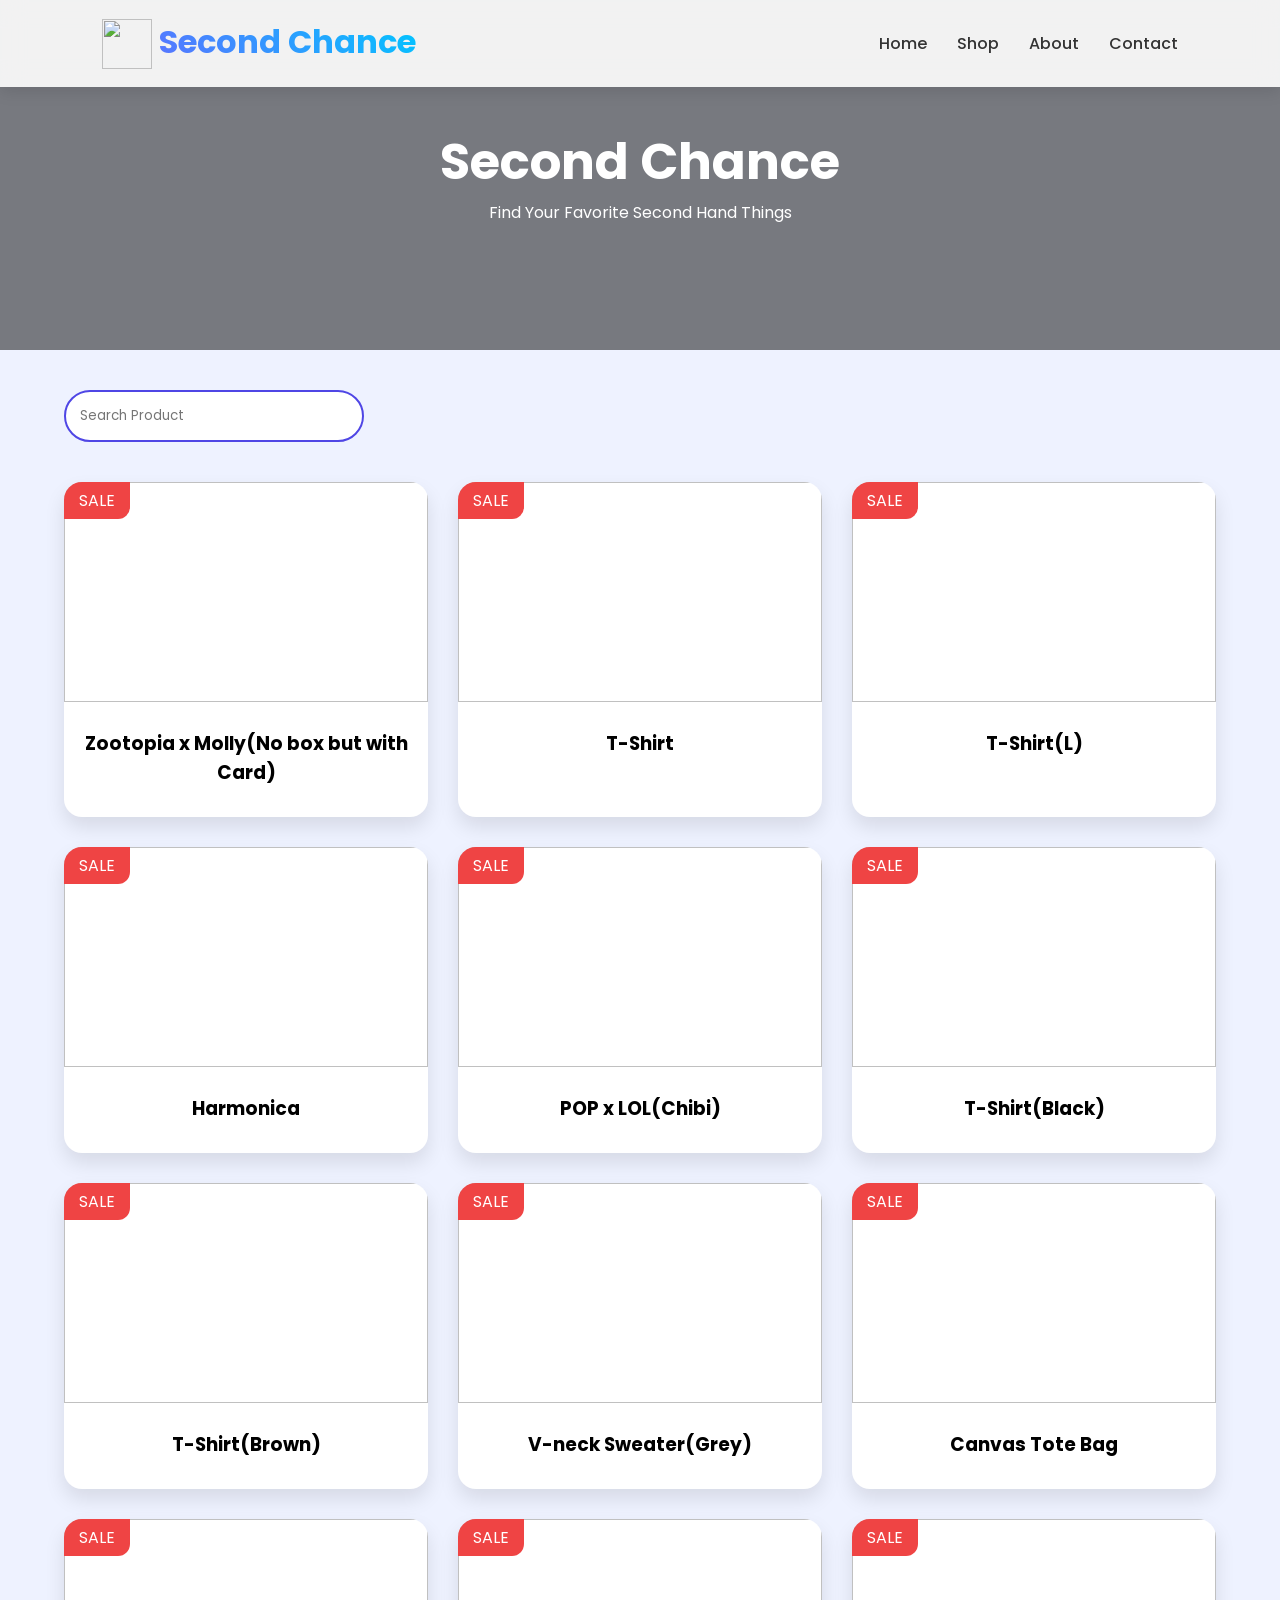
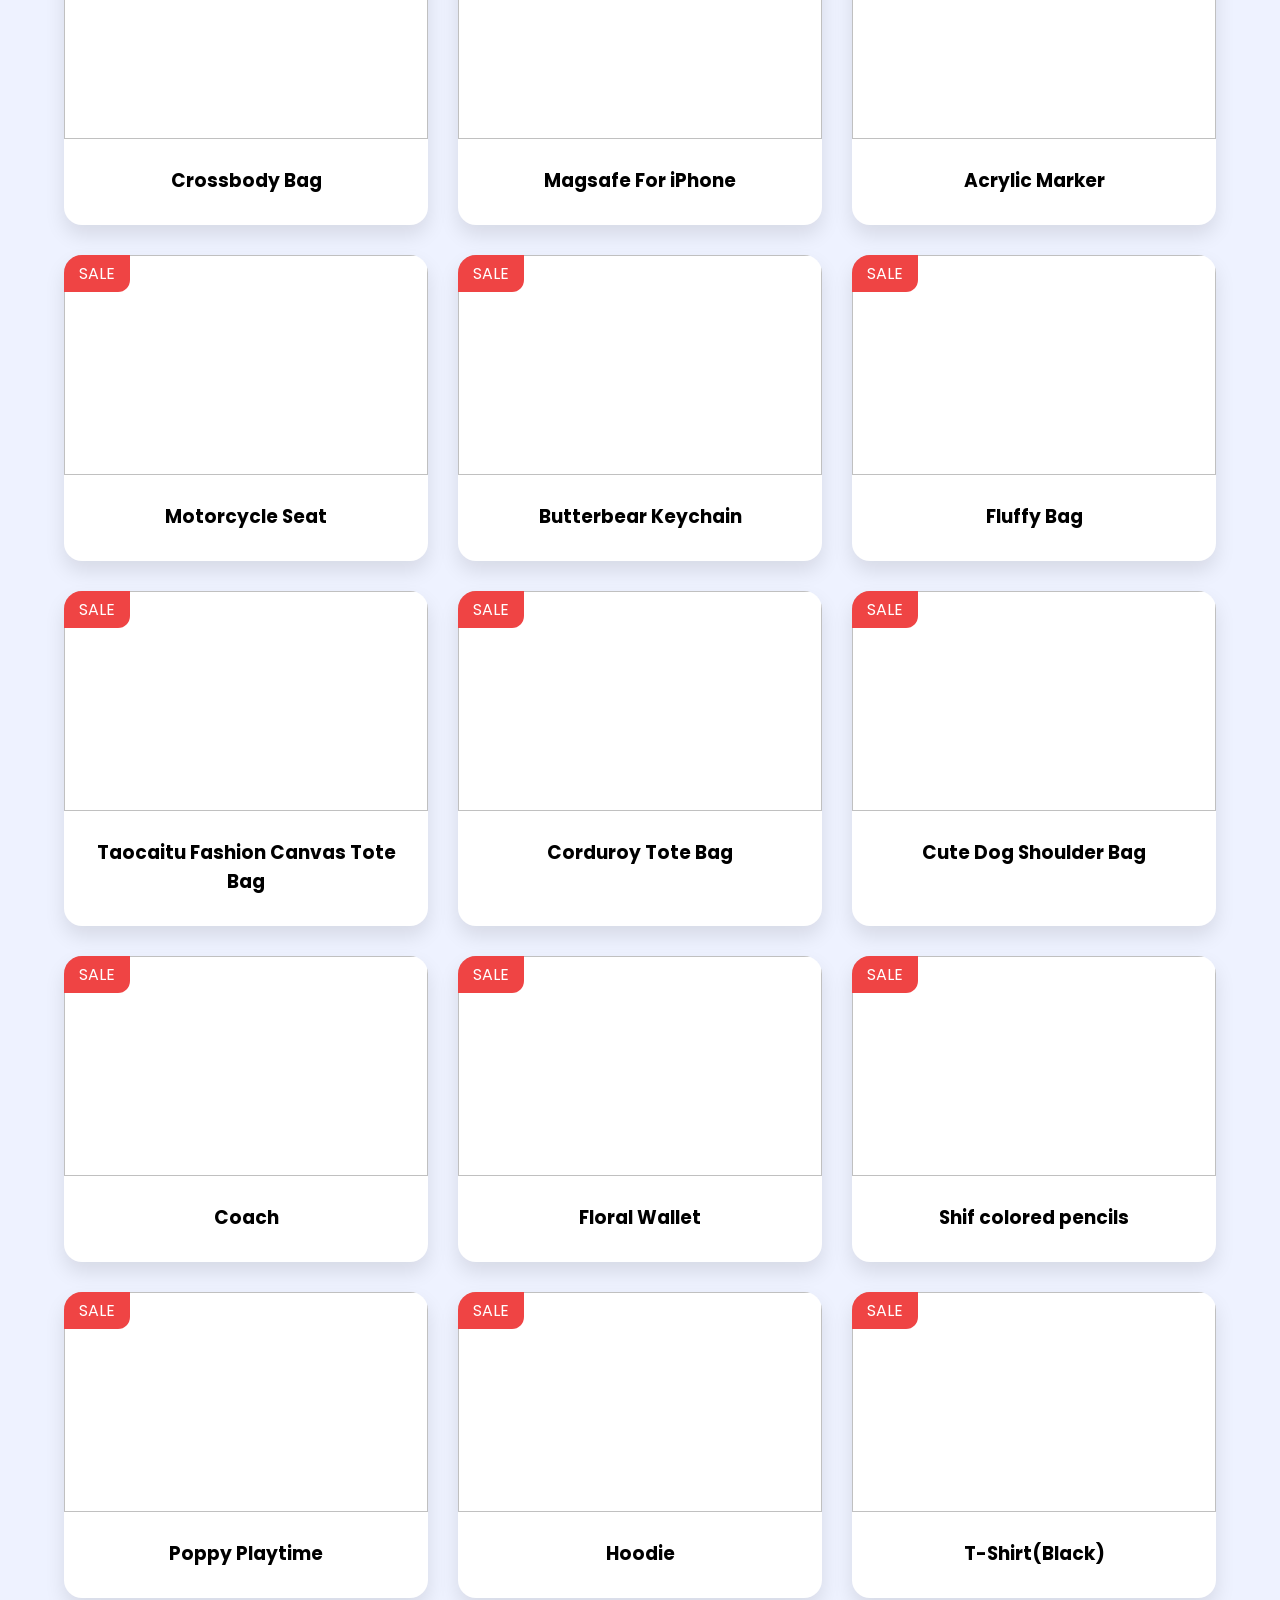
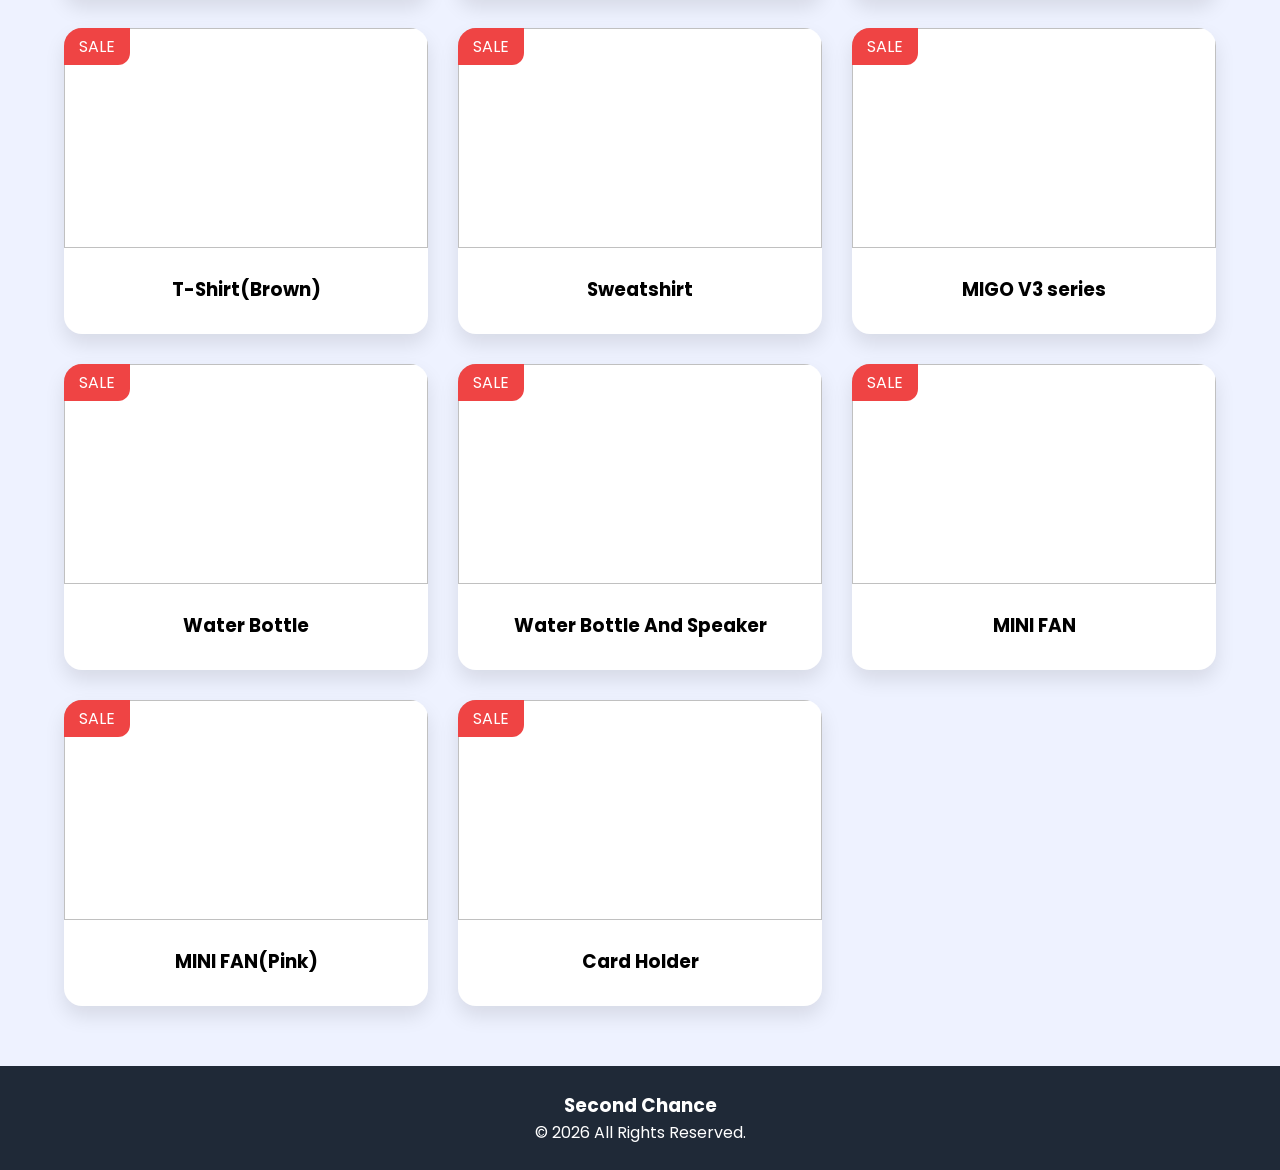
==== SecondHandShop/about.html @ c89f1b78 "Add about.html for Second Hand Shop" ====
<!DOCTYPE html>
<html lang="en">
<head>
<meta charset="UTF-8">
<meta name="viewport" content="width=device-width, initial-scale=1.0">
<title>Shop | Second Hand </title>

<link href="https://fonts.googleapis.com/css2?family=Poppins:wght@300;400;500;600;700&display=swap" rel="stylesheet">

<style>

*{
margin:0;
padding:0;
box-sizing:border-box;
font-family:'Poppins',sans-serif;
}

body{
background:#eef2ff;
}

nav{
background:linear-gradient(135deg,#4F46E5,#06B6D4);
padding:18px 8%;
display:flex;
justify-content:space-between;
align-items:center;
}

.logo{
font-size:30px;
font-weight:bold;
color:white;
}

/* Navigation */

nav{
    width:100%;
    position:fixed;
    top:0;
    left:0;
    display:flex;
    justify-content:space-between;
    align-items:center;
    padding:18px 8%;
    background:rgba(255,255,255,.9);
    backdrop-filter:blur(12px);
    box-shadow:0 5px 15px rgba(0,0,0,.1);
    z-index:1000;
}

.logo{
    font-size:32px;
    font-weight:700;
    background:linear-gradient(45deg,#6C63FF,#00C6FF);
    -webkit-background-clip:text;
    -webkit-text-fill-color:transparent;
}

nav ul{
    display:flex;
    list-style:none;
}

nav ul li{
    margin-left:30px;
}

nav ul li a{
    text-decoration:none;
    color:#333;
    font-weight:500;
    transition:.3s;
}

nav ul li a:hover{
    color:#6C63FF;
}


.banner{
height:350px;
background:linear-gradient(rgba(0,0,0,.5),rgba(0,0,0,.5)),
url("secondhand2.jpg");
background-size:cover;
background-position:center 45%;
display:flex;
justify-content:center;
align-items:center;
color:white;
text-align:center;
}

.banner h1{
font-size:50px;
}

.filter{
width:90%;
margin:40px auto;
display:flex;
justify-content:space-between;
flex-wrap:wrap;
gap:20px;
}

.filter input{
padding:14px;
width:300px;
border:2px solid #4F46E5;
border-radius:30px;
outline:none;
}

.filter select{
padding:14px;
border-radius:30px;
border:2px solid #4F46E5;
}

.products{
width:90%;
margin:auto;
display:grid;
grid-template-columns:repeat(auto-fit,minmax(280px,1fr));
gap:30px;
padding-bottom:60px;
}

.card{
background:white;
border-radius:18px;
overflow:hidden;
box-shadow:0 10px 20px rgba(0,0,0,.1);
transition:.4s;
}

.card:hover{
transform:translateY(-10px);
}

.card img{
width:100%;
height:220px;
object-fit:cover;
}

.info{
padding:20px;
text-align:center;
}

.info h3{
margin-bottom:10px;
}

.price{
color:#4F46E5;
font-size:24px;
font-weight:bold;
margin:10px 0;
}

button{
padding:12px 25px;
background:#4F46E5;
color:white;
border:none;
border-radius:30px;
cursor:pointer;
}

button:hover{
background:#312E81;
}

.sale{
position:absolute;
background:#EF4444;
color:white;
padding:6px 15px;
border-radius:0 0 12px 0;
}

.card{
position:relative;
}

.cart{
position:fixed;
bottom:30px;
right:30px;
background:#4F46E5;
color:white;
padding:15px 20px;
border-radius:50px;
font-weight:bold;
box-shadow:0 10px 20px rgba(0,0,0,.2);
}

footer{
background:#1F2937;
color:white;
text-align:center;
padding:25px;
}

</style>

</head>

<body>

<nav>

<div class="logo">
<img src="logo1.jpg" width="50px" height="50px" style="vertical-align: middle; margin: right: 10px;">
Second Chance</div>

<ul>

<li><a href="index.html">Home</a></li>
<li><a href="shop.html">Shop</a></li>
<li><a href="about.html">About</a></li>
<li><a href="contact.html">Contact</a></li>

</ul>

</nav>

<section class="banner">

<div>

<h1>Second Chance</h1>

<p>Find Your Favorite Second Hand Things</p>

</div>

</section>

<div class="filter">

<input type="text" id="search" placeholder="Search Product">

<!--<select>
<option>All Categories</option>
<option>Clothes</option>
<option>Toy</option>
<option>Accessories</option>
<option>Gaming</option>
</select>-->

</div>

<section class="products">

<div class="card">
<div class="sale">SALE</div>
<img src="Secondhandthing/Secondhandthing1.jpg">
<div class="info">
<h3>Zootopia x Molly(No box but with Card)</h3>

<!--<button onclick="addCart(
'Galaxy S25',
899,
'https://images.unsplash.com/photo-1511707171634-5f897ff02aa9?auto=format&fit=crop&w=700&q=80'
)">
Add to Cart
</button>-->
</div>
</div>

<div class="card">
<div class="sale">SALE</div>
<img src="Secondhandthing/Secondhandthing2.jpg">
<div class="info">
<h3>T-Shirt</h3>

<!--<button onclick="addCart(
'Gaming Laptop',
1399,
'https://images.unsplash.com/photo-1517336714739-489689fd1ca8?auto=format&fit=crop&w=700&q=80'
)">
Add to Cart
</button>-->
</div>
</div>

<div class="card">
<div class="sale">SALE</div>
<img src="Secondhandthing/Secondhandthing3.jpg">
<div class="info">
<h3>T-Shirt(L)</h3>
<!--<p class="price">฿?</p>-->
<!--<button onclick="addCart(
'Headset',
899,
'https://images.unsplash.com/photo-1505740420928-5e560c06d30e?auto=format&fit=crop&w=700&q=80>'
)">
Add to Cart
</button>-->
</div>
</div>

<div class="card">
<div class="sale">SALE</div>
<img src="Secondhandthing/Secondhandthing4.jpg">
<div class="info">
<h3>Harmonica</h3>
<!--<button onclick="addCart(
'Smart Watch',
899,
'https://images.unsplash.com/photo-1546868871-7041f2a55e12?auto=format&fit=crop&w=700&q=80'
)">
Add to Cart
</button>-->
</div>
</div>

<div class="card">
<div class="sale">SALE</div>
<img src="Secondhandthing/Secondhandthing5.jpg">
<div class="info">
<h3>POP x LOL(Chibi)</h3>

<!--<button onclick="addCart(
'Gaming Mouse',
899,
'https://images.unsplash.com/photo-1583394838336-acd977736f90?auto=format&fit=crop&w=700&q=80'
)">
Add to Cart
</button>-->
</div>
</div>

<div class="card">
<div class="sale">SALE</div>
<img src="Secondhandthing/Secondhandthing6.jpg">
<div class="info">
<h3>T-Shirt(Black)</h3>

<!--<button onclick="addCart(
'RGB Keyboard',
899,
'https://images.unsplash.com/photo-1587829741301-dc798b83add3?auto=format&fit=crop&w=700&q=80'
)">
Add to Cart
</button>-->
</div>
</div>

<div class="card">
<div class="sale">SALE</div>
<img src="Secondhandthing/Secondhandthing7.jpg">
<div class="info">
<h3>T-Shirt(Brown)</h3>

</div>
</div>

<div class="card">
<div class="sale">SALE</div>
<img src="Secondhandthing/Secondhandthing8.jpg">
<div class="info">
<h3>V-neck Sweater(Grey)</h3>
</div>
</div>

<div class="card">
<div class="sale">SALE</div>
<img src="Secondhandthing/Secondhandthing9.jpg">
<div class="info">
<h3>Canvas Tote Bag</h3>

</div>
</div>

<div class="card">
<div class="sale">SALE</div>
<img src="Secondhandthing/Secondhandthing10.jpg">
<div class="info">
<h3>Crossbody Bag</h3>

</div>
</div>

<div class="card">
<div class="sale">SALE</div>
<img src="Secondhandthing/Secondhandthing11.jpg">
<div class="info">
<h3>Magsafe For iPhone</h3>

</div>
</div>

<div class="card">
<div class="sale">SALE</div>
<img src="Secondhandthing/Secondhandthing12.jpg">
<div class="info">
<h3>Acrylic Marker</h3>
</div>
</div>

<div class="card">
<div class="sale">SALE</div>
<img src="Secondhandthing/Secondhandthing13.jpg">
<div class="info">
<h3>Motorcycle Seat</h3>

</div>
</div>

<div class="card">
<div class="sale">SALE</div>
<img src="Secondhandthing/Secondhandthing14.jpg">
<div class="info">
<h3>Butterbear Keychain</h3>

</div>
</div>

<div class="card">
<div class="sale">SALE</div>
<img src="Secondhandthing/Secondhandthing15.jpg">
<div class="info">
<h3>Fluffy Bag</h3>

</div>
</div>

<div class="card">
<div class="sale">SALE</div>
<img src="Secondhandthing/Secondhandthing16.jpg">
<div class="info">
<h3>Taocaitu Fashion Canvas Tote Bag</h3>
</div>
</div>

<div class="card">
<div class="sale">SALE</div>
<img src="Secondhandthing/Secondhandthing17.jpg">
<div class="info">
<h3>Corduroy Tote Bag</h3>

</div>
</div>

<div class="card">
<div class="sale">SALE</div>
<img src="Secondhandthing/Secondhandthing18.jpg">
<div class="info">
<h3>Cute Dog Shoulder Bag</h3>

</div>
</div>

<div class="card">
<div class="sale">SALE</div>
<img src="Secondhandthing/Secondhandthing19.jpg">
<div class="info">
<h3>Coach</h3>

</div>
</div>


<div class="card">
<div class="sale">SALE</div>
<img src="Secondhandthing/Secondhandthing20.jpg">
<div class="info">
<h3>Floral Wallet</h3>

</div>
</div>

<div class="card">
<div class="sale">SALE</div>
<img src="Secondhandthing/Secondhandthing21.jpg">
<div class="info">
<h3>Shif colored pencils</h3>

</div>
</div>

<div class="card">
<div class="sale">SALE</div>
<img src="Secondhandthing/Secondhandthing22.jpg">
<div class="info">
<h3>Poppy Playtime</h3>

</div>
</div>

<div class="card">
<div class="sale">SALE</div>
<img src="Secondhandthing/Secondhandthing23.jpg">
<div class="info">
<h3>Hoodie</h3>

</div>
</div>

<div class="card">
<div class="sale">SALE</div>
<img src="Secondhandthing/Secondhandthing24.jpg">
<div class="info">
<h3>T-Shirt(Black)</h3>

</div>
</div>

<div class="card">
<div class="sale">SALE</div>
<img src="Secondhandthing/Secondhandthing25.jpg">
<div class="info">
<h3>T-Shirt(Brown)</h3>

</div>
</div>

<div class="card">
<div class="sale">SALE</div>
<img src="Secondhandthing/Secondhandthing26.jpg">
<div class="info">
<h3>Sweatshirt</h3>

</div>
</div>

<div class="card">
<div class="sale">SALE</div>
<img src="Secondhandthing/Secondhandthing27.jpg">
<div class="info">
<h3>MIGO V3 series</h3>

</div>
</div>

<div class="card">
<div class="sale">SALE</div>
<img src="Secondhandthing/Secondhandthing28.jpg">
<div class="info">
<h3>Water Bottle</h3>

</div>
</div>

<div class="card">
<div class="sale">SALE</div>
<img src="Secondhandthing/Secondhandthing29.jpg">
<div class="info">
<h3>Water Bottle And Speaker</h3>

</div>
</div>

<div class="card">
<div class="sale">SALE</div>
<img src="Secondhandthing/Secondhandthing30.jpg">
<div class="info">
<h3>MINI FAN</h3>

</div>
</div>

<div class="card">
<div class="sale">SALE</div>
<img src="Secondhandthing/Secondhandthing31.jpg">
<div class="info">
<h3>MINI FAN(Pink)</h3>

</div>
</div>

<div class="card">
<div class="sale">SALE</div>
<img src="Secondhandthing/Secondhandthing32.jpg">
<div class="info">
<h3>Card Holder</h3>

</div>
</div>

</section>

<!--<div class="cart" onclick="window.location.href='cart.html'">
🛒 <span id="count">0</span>
</div>-->

<footer>

<h3>Second Chance</h3>

<p>© 2026 All Rights Reserved.</p>

</footer>
<script src="script.js"></script>


</body>
</html>
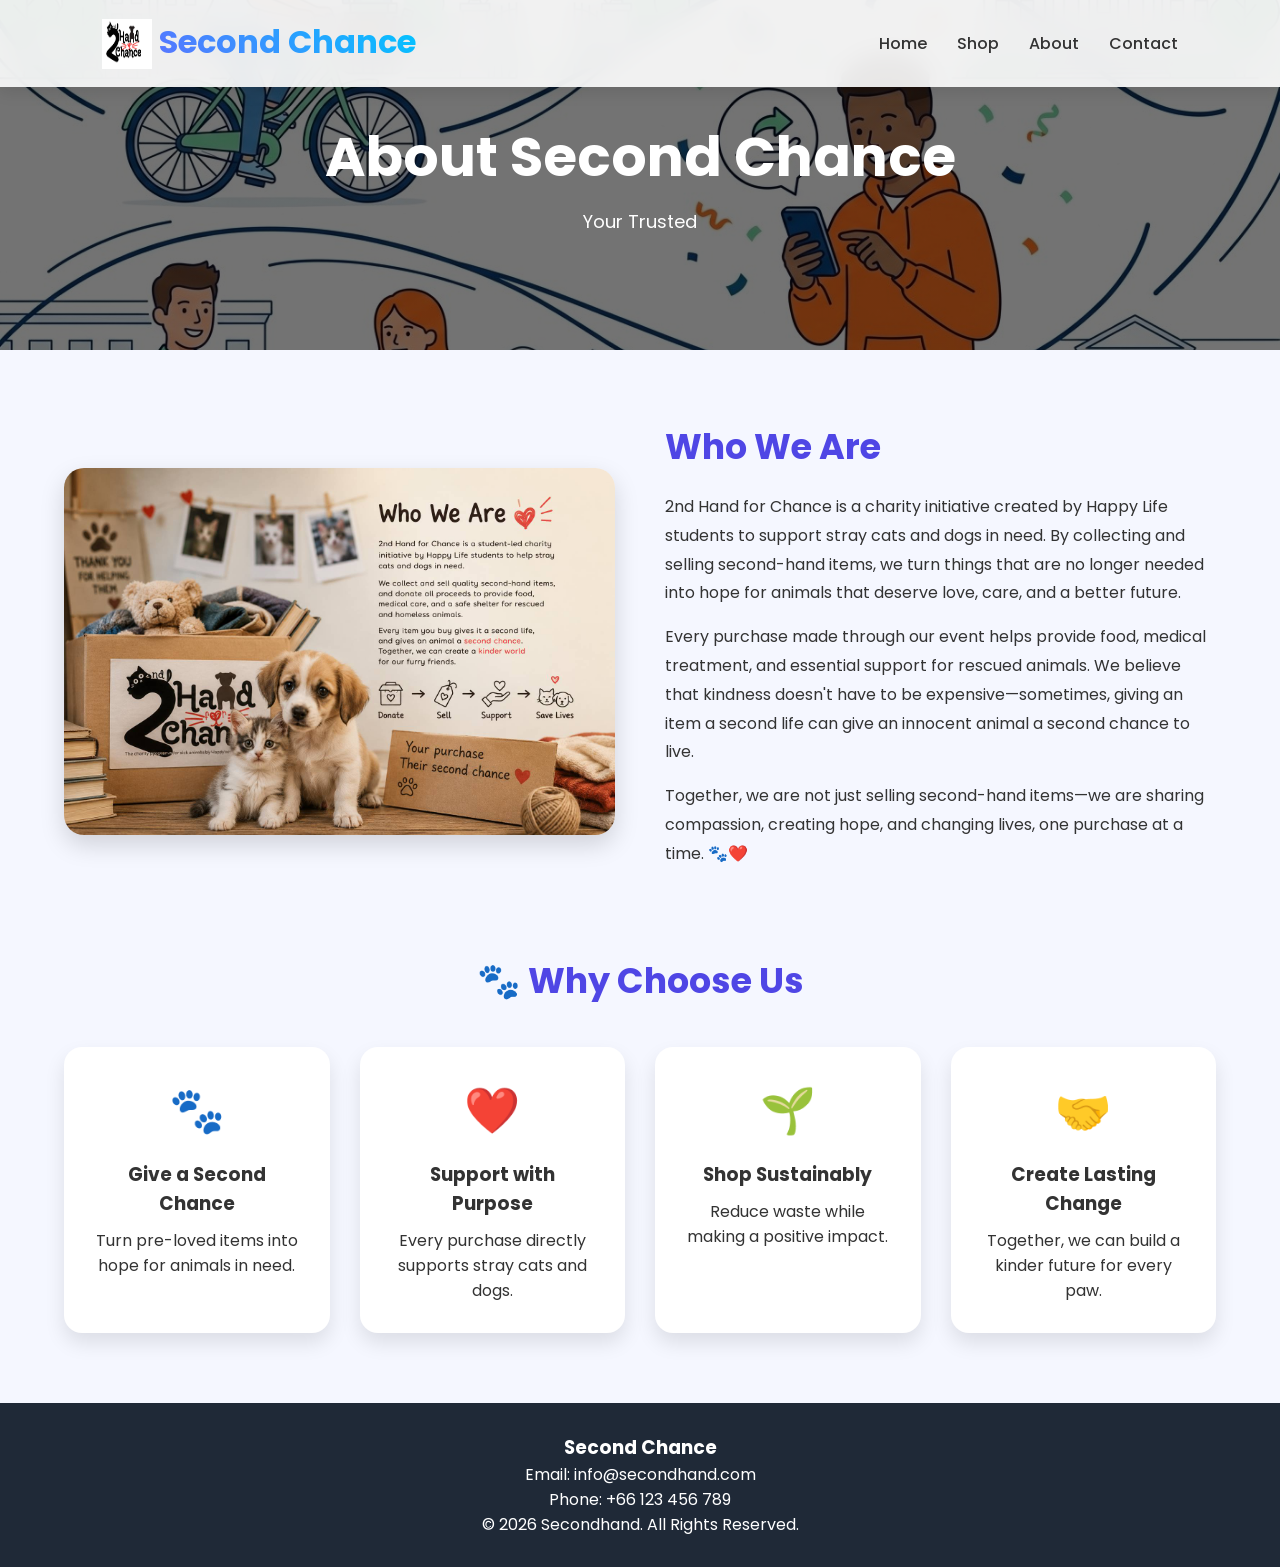
==== commit dbb83a94: "Update about.html" ====
--- a/SecondHandShop/about.html
+++ b/SecondHandShop/about.html
@@ -3,35 +3,22 @@
 <head>
 <meta charset="UTF-8">
 <meta name="viewport" content="width=device-width, initial-scale=1.0">
-<title>Shop | Second Hand </title>
+<title>About | Second Hand</title>
 
 <link href="https://fonts.googleapis.com/css2?family=Poppins:wght@300;400;500;600;700&display=swap" rel="stylesheet">
 
 <style>
 
 *{
-margin:0;
-padding:0;
-box-sizing:border-box;
-font-family:'Poppins',sans-serif;
+    margin:0;
+    padding:0;
+    box-sizing:border-box;
+    font-family:'Poppins',sans-serif;
 }
 
 body{
-background:#eef2ff;
-}
-
-nav{
-background:linear-gradient(135deg,#4F46E5,#06B6D4);
-padding:18px 8%;
-display:flex;
-justify-content:space-between;
-align-items:center;
-}
-
-.logo{
-font-size:30px;
-font-weight:bold;
-color:white;
+    background:#f5f7ff;
+    color:#333;
 }
 
 /* Navigation */
@@ -79,132 +66,174 @@
     color:#6C63FF;
 }
 
-
-.banner{
-height:350px;
-background:linear-gradient(rgba(0,0,0,.5),rgba(0,0,0,.5)),
-url("secondhand2.jpg");
-background-size:cover;
-background-position:center 45%;
-display:flex;
-justify-content:center;
-align-items:center;
-color:white;
-text-align:center;
-}
-
-.banner h1{
-font-size:50px;
-}
-
-.filter{
-width:90%;
-margin:40px auto;
-display:flex;
-justify-content:space-between;
-flex-wrap:wrap;
-gap:20px;
-}
-
-.filter input{
-padding:14px;
-width:300px;
-border:2px solid #4F46E5;
-border-radius:30px;
-outline:none;
-}
-
-.filter select{
-padding:14px;
-border-radius:30px;
-border:2px solid #4F46E5;
-}
-
-.products{
-width:90%;
-margin:auto;
-display:grid;
-grid-template-columns:repeat(auto-fit,minmax(280px,1fr));
-gap:30px;
-padding-bottom:60px;
+/* Hero */
+
+.hero{
+    height:350px;
+    background:
+    linear-gradient(rgba(0,0,0,.55),rgba(0,0,0,.55)),
+    url("secondhand3.jpg");
+    background-size:cover;
+    background-position:center 45%;
+    display:flex;
+    justify-content:center;
+    align-items:center;
+    text-align:center;
+    color:white;
+}
+
+.hero h1{
+    font-size:55px;
+}
+
+.hero p{
+    margin-top:10px;
+    font-size:18px;
+}
+
+/* About */
+
+.about{
+    width:90%;
+    max-width:1200px;
+    margin:70px auto;
+    display:grid;
+    grid-template-columns:1fr 1fr;
+    gap:50px;
+    align-items:center;
+}
+
+.about img{
+    width:100%;
+    border-radius:20px;
+    box-shadow:0 10px 25px rgba(0,0,0,.15);
+}
+
+.about-text h2{
+    color:#4F46E5;
+    margin-bottom:20px;
+    font-size:35px;
+}
+
+.about-text p{
+    line-height:1.8;
+    margin-bottom:15px;
+}
+
+/* Features */
+
+.features{
+    width:90%;
+    margin:70px auto;
+}
+
+.features h2{
+    text-align:center;
+    margin-bottom:40px;
+    color:#4F46E5;
+    font-size:35px;
+}
+
+.cards{
+    display:grid;
+    grid-template-columns:repeat(auto-fit,minmax(250px,1fr));
+    gap:30px;
 }
 
 .card{
-background:white;
-border-radius:18px;
-overflow:hidden;
-box-shadow:0 10px 20px rgba(0,0,0,.1);
-transition:.4s;
+    background:white;
+    padding:30px;
+    text-align:center;
+    border-radius:18px;
+    box-shadow:0 10px 20px rgba(0,0,0,.1);
+    transition:.3s;
 }
 
 .card:hover{
-transform:translateY(-10px);
-}
-
-.card img{
-width:100%;
-height:220px;
-object-fit:cover;
-}
-
-.info{
-padding:20px;
-text-align:center;
-}
-
-.info h3{
-margin-bottom:10px;
-}
-
-.price{
-color:#4F46E5;
-font-size:24px;
-font-weight:bold;
-margin:10px 0;
-}
-
-button{
-padding:12px 25px;
-background:#4F46E5;
-color:white;
-border:none;
-border-radius:30px;
-cursor:pointer;
-}
-
-button:hover{
-background:#312E81;
-}
-
-.sale{
-position:absolute;
-background:#EF4444;
-color:white;
-padding:6px 15px;
-border-radius:0 0 12px 0;
-}
-
-.card{
-position:relative;
-}
-
-.cart{
-position:fixed;
-bottom:30px;
-right:30px;
-background:#4F46E5;
-color:white;
-padding:15px 20px;
-border-radius:50px;
-font-weight:bold;
-box-shadow:0 10px 20px rgba(0,0,0,.2);
-}
+    transform:translateY(-8px);
+}
+
+.card h1{
+    font-size:45px;
+    margin-bottom:15px;
+}
+
+.card h3{
+    margin-bottom:10px;
+}
+
+/* Team */
+
+.team{
+    width:90%;
+    margin:80px auto;
+}
+
+.team h2{
+    text-align:center;
+    margin-bottom:40px;
+    color:#4F46E5;
+    font-size:35px;
+}
+
+.members{
+    display:grid;
+    grid-template-columns:repeat(auto-fit,minmax(220px,1fr));
+    gap:30px;
+}
+
+.member{
+    background:white;
+    text-align:center;
+    padding:25px;
+    border-radius:18px;
+    box-shadow:0 10px 20px rgba(0,0,0,.1);
+}
+
+.member img{
+    width:120px;
+    height:120px;
+    border-radius:50%;
+    object-fit:cover;
+    margin-bottom:15px;
+}
+
+.member h3{
+    margin-bottom:5px;
+}
+
+.member p{
+    color:gray;
+}
+
+/* Footer */
 
 footer{
-background:#1F2937;
-color:white;
-text-align:center;
-padding:25px;
+    background:#1F2937;
+    color:white;
+    text-align:center;
+    padding:30px;
+    margin-top:50px;
+}
+
+@media(max-width:900px){
+
+.about{
+    grid-template-columns:1fr;
+}
+
+nav{
+    flex-direction:column;
+}
+
+nav ul{
+    margin-top:15px;
+}
+
+.hero h1{
+    font-size:40px;
+}
+
 }
 
 </style>
@@ -216,390 +245,100 @@
 <nav>
 
 <div class="logo">
-<img src="logo1.jpg" width="50px" height="50px" style="vertical-align: middle; margin: right: 10px;">
+    <img src="logo1.jpg" width="50px" height="50px" style="vertical-align: middle; margin: right: 10px;">
 Second Chance</div>
 
 <ul>
-
 <li><a href="index.html">Home</a></li>
 <li><a href="shop.html">Shop</a></li>
 <li><a href="about.html">About</a></li>
 <li><a href="contact.html">Contact</a></li>
-
 </ul>
 
 </nav>
 
-<section class="banner">
+<section class="hero">
 
 <div>
 
-<h1>Second Chance</h1>
-
-<p>Find Your Favorite Second Hand Things</p>
+<h1>About Second Chance</h1>
+
+<p>Your Trusted
+
+</p>
 
 </div>
 
 </section>
 
-<div class="filter">
-
-<input type="text" id="search" placeholder="Search Product">
-
-<!--<select>
-<option>All Categories</option>
-<option>Clothes</option>
-<option>Toy</option>
-<option>Accessories</option>
-<option>Gaming</option>
-</select>-->
-
-</div>
-
-<section class="products">
+<section class="about">
+
+<img src="2chance.jpg">
+
+<div class="about-text">
+
+<h2>Who We Are</h2>
+
+<p>
+2nd Hand for Chance is a charity initiative created by Happy Life students to support stray cats and dogs in need. By collecting and selling second-hand items, we turn things that are no longer needed into hope for animals that deserve love, care, and a better future.
+</p>
+<p>
+Every purchase made through our event helps provide food, medical treatment, and essential support for rescued animals. We believe that kindness doesn't have to be expensive—sometimes, giving an item a second life can give an innocent animal a second chance to live.
+</p>
+<p>
+Together, we are not just selling second-hand items—we are sharing compassion, creating hope, and changing lives, one purchase at a time. 🐾❤️
+</p>
+</div>
+
+</section>
+
+<section class="features">
+
+<h2>🐾 Why Choose Us</h2>
+
+<div class="cards">
 
 <div class="card">
-<div class="sale">SALE</div>
-<img src="Secondhandthing/Secondhandthing1.jpg">
-<div class="info">
-<h3>Zootopia x Molly(No box but with Card)</h3>
-
-<!--<button onclick="addCart(
-'Galaxy S25',
-899,
-'https://images.unsplash.com/photo-1511707171634-5f897ff02aa9?auto=format&fit=crop&w=700&q=80'
-)">
-Add to Cart
-</button>-->
-</div>
+<h1>🐾 </h1>
+<h3>Give a Second Chance</h3>
+<p>Turn pre-loved items into hope for animals in need.</p>
 </div>
 
 <div class="card">
-<div class="sale">SALE</div>
-<img src="Secondhandthing/Secondhandthing2.jpg">
-<div class="info">
-<h3>T-Shirt</h3>
-
-<!--<button onclick="addCart(
-'Gaming Laptop',
-1399,
-'https://images.unsplash.com/photo-1517336714739-489689fd1ca8?auto=format&fit=crop&w=700&q=80'
-)">
-Add to Cart
-</button>-->
-</div>
+<h1>❤️</h1>
+<h3> Support with Purpose</h3>
+<p>Every purchase directly supports stray cats and dogs.</p>
 </div>
 
 <div class="card">
-<div class="sale">SALE</div>
-<img src="Secondhandthing/Secondhandthing3.jpg">
-<div class="info">
-<h3>T-Shirt(L)</h3>
-<!--<p class="price">฿?</p>-->
-<!--<button onclick="addCart(
-'Headset',
-899,
-'https://images.unsplash.com/photo-1505740420928-5e560c06d30e?auto=format&fit=crop&w=700&q=80>'
-)">
-Add to Cart
-</button>-->
-</div>
+<h1>🌱</h1>
+<h3>Shop Sustainably</h3>
+<p>Reduce waste while making a positive impact.</p>
 </div>
 
 <div class="card">
-<div class="sale">SALE</div>
-<img src="Secondhandthing/Secondhandthing4.jpg">
-<div class="info">
-<h3>Harmonica</h3>
-<!--<button onclick="addCart(
-'Smart Watch',
-899,
-'https://images.unsplash.com/photo-1546868871-7041f2a55e12?auto=format&fit=crop&w=700&q=80'
-)">
-Add to Cart
-</button>-->
-</div>
-</div>
-
-<div class="card">
-<div class="sale">SALE</div>
-<img src="Secondhandthing/Secondhandthing5.jpg">
-<div class="info">
-<h3>POP x LOL(Chibi)</h3>
-
-<!--<button onclick="addCart(
-'Gaming Mouse',
-899,
-'https://images.unsplash.com/photo-1583394838336-acd977736f90?auto=format&fit=crop&w=700&q=80'
-)">
-Add to Cart
-</button>-->
-</div>
-</div>
-
-<div class="card">
-<div class="sale">SALE</div>
-<img src="Secondhandthing/Secondhandthing6.jpg">
-<div class="info">
-<h3>T-Shirt(Black)</h3>
-
-<!--<button onclick="addCart(
-'RGB Keyboard',
-899,
-'https://images.unsplash.com/photo-1587829741301-dc798b83add3?auto=format&fit=crop&w=700&q=80'
-)">
-Add to Cart
-</button>-->
-</div>
-</div>
-
-<div class="card">
-<div class="sale">SALE</div>
-<img src="Secondhandthing/Secondhandthing7.jpg">
-<div class="info">
-<h3>T-Shirt(Brown)</h3>
-
-</div>
-</div>
-
-<div class="card">
-<div class="sale">SALE</div>
-<img src="Secondhandthing/Secondhandthing8.jpg">
-<div class="info">
-<h3>V-neck Sweater(Grey)</h3>
-</div>
-</div>
-
-<div class="card">
-<div class="sale">SALE</div>
-<img src="Secondhandthing/Secondhandthing9.jpg">
-<div class="info">
-<h3>Canvas Tote Bag</h3>
-
-</div>
-</div>
-
-<div class="card">
-<div class="sale">SALE</div>
-<img src="Secondhandthing/Secondhandthing10.jpg">
-<div class="info">
-<h3>Crossbody Bag</h3>
-
-</div>
-</div>
-
-<div class="card">
-<div class="sale">SALE</div>
-<img src="Secondhandthing/Secondhandthing11.jpg">
-<div class="info">
-<h3>Magsafe For iPhone</h3>
-
-</div>
-</div>
-
-<div class="card">
-<div class="sale">SALE</div>
-<img src="Secondhandthing/Secondhandthing12.jpg">
-<div class="info">
-<h3>Acrylic Marker</h3>
-</div>
-</div>
-
-<div class="card">
-<div class="sale">SALE</div>
-<img src="Secondhandthing/Secondhandthing13.jpg">
-<div class="info">
-<h3>Motorcycle Seat</h3>
-
-</div>
-</div>
-
-<div class="card">
-<div class="sale">SALE</div>
-<img src="Secondhandthing/Secondhandthing14.jpg">
-<div class="info">
-<h3>Butterbear Keychain</h3>
-
-</div>
-</div>
-
-<div class="card">
-<div class="sale">SALE</div>
-<img src="Secondhandthing/Secondhandthing15.jpg">
-<div class="info">
-<h3>Fluffy Bag</h3>
-
-</div>
-</div>
-
-<div class="card">
-<div class="sale">SALE</div>
-<img src="Secondhandthing/Secondhandthing16.jpg">
-<div class="info">
-<h3>Taocaitu Fashion Canvas Tote Bag</h3>
-</div>
-</div>
-
-<div class="card">
-<div class="sale">SALE</div>
-<img src="Secondhandthing/Secondhandthing17.jpg">
-<div class="info">
-<h3>Corduroy Tote Bag</h3>
-
-</div>
-</div>
-
-<div class="card">
-<div class="sale">SALE</div>
-<img src="Secondhandthing/Secondhandthing18.jpg">
-<div class="info">
-<h3>Cute Dog Shoulder Bag</h3>
-
-</div>
-</div>
-
-<div class="card">
-<div class="sale">SALE</div>
-<img src="Secondhandthing/Secondhandthing19.jpg">
-<div class="info">
-<h3>Coach</h3>
-
-</div>
-</div>
-
-
-<div class="card">
-<div class="sale">SALE</div>
-<img src="Secondhandthing/Secondhandthing20.jpg">
-<div class="info">
-<h3>Floral Wallet</h3>
-
-</div>
-</div>
-
-<div class="card">
-<div class="sale">SALE</div>
-<img src="Secondhandthing/Secondhandthing21.jpg">
-<div class="info">
-<h3>Shif colored pencils</h3>
-
-</div>
-</div>
-
-<div class="card">
-<div class="sale">SALE</div>
-<img src="Secondhandthing/Secondhandthing22.jpg">
-<div class="info">
-<h3>Poppy Playtime</h3>
-
-</div>
-</div>
-
-<div class="card">
-<div class="sale">SALE</div>
-<img src="Secondhandthing/Secondhandthing23.jpg">
-<div class="info">
-<h3>Hoodie</h3>
-
-</div>
-</div>
-
-<div class="card">
-<div class="sale">SALE</div>
-<img src="Secondhandthing/Secondhandthing24.jpg">
-<div class="info">
-<h3>T-Shirt(Black)</h3>
-
-</div>
-</div>
-
-<div class="card">
-<div class="sale">SALE</div>
-<img src="Secondhandthing/Secondhandthing25.jpg">
-<div class="info">
-<h3>T-Shirt(Brown)</h3>
-
-</div>
-</div>
-
-<div class="card">
-<div class="sale">SALE</div>
-<img src="Secondhandthing/Secondhandthing26.jpg">
-<div class="info">
-<h3>Sweatshirt</h3>
-
-</div>
-</div>
-
-<div class="card">
-<div class="sale">SALE</div>
-<img src="Secondhandthing/Secondhandthing27.jpg">
-<div class="info">
-<h3>MIGO V3 series</h3>
-
-</div>
-</div>
-
-<div class="card">
-<div class="sale">SALE</div>
-<img src="Secondhandthing/Secondhandthing28.jpg">
-<div class="info">
-<h3>Water Bottle</h3>
-
-</div>
-</div>
-
-<div class="card">
-<div class="sale">SALE</div>
-<img src="Secondhandthing/Secondhandthing29.jpg">
-<div class="info">
-<h3>Water Bottle And Speaker</h3>
-
-</div>
-</div>
-
-<div class="card">
-<div class="sale">SALE</div>
-<img src="Secondhandthing/Secondhandthing30.jpg">
-<div class="info">
-<h3>MINI FAN</h3>
-
-</div>
-</div>
-
-<div class="card">
-<div class="sale">SALE</div>
-<img src="Secondhandthing/Secondhandthing31.jpg">
-<div class="info">
-<h3>MINI FAN(Pink)</h3>
-
-</div>
-</div>
-
-<div class="card">
-<div class="sale">SALE</div>
-<img src="Secondhandthing/Secondhandthing32.jpg">
-<div class="info">
-<h3>Card Holder</h3>
-
-</div>
+<h1>🤝</h1>
+<h3>Create Lasting Change</h3>
+<p>Together, we can build a kinder future for every paw.</p>
+</div>
+
 </div>
 
 </section>
 
-<!--<div class="cart" onclick="window.location.href='cart.html'">
-🛒 <span id="count">0</span>
-</div>-->
+
 
 <footer>
 
 <h3>Second Chance</h3>
 
-<p>© 2026 All Rights Reserved.</p>
+<p>Email: info@secondhand.com</p>
+
+<p>Phone: +66 123 456 789</p>
+
+<p>© 2026 Secondhand. All Rights Reserved.</p>
 
 </footer>
-<script src="script.js"></script>
-
 
 </body>
 </html>
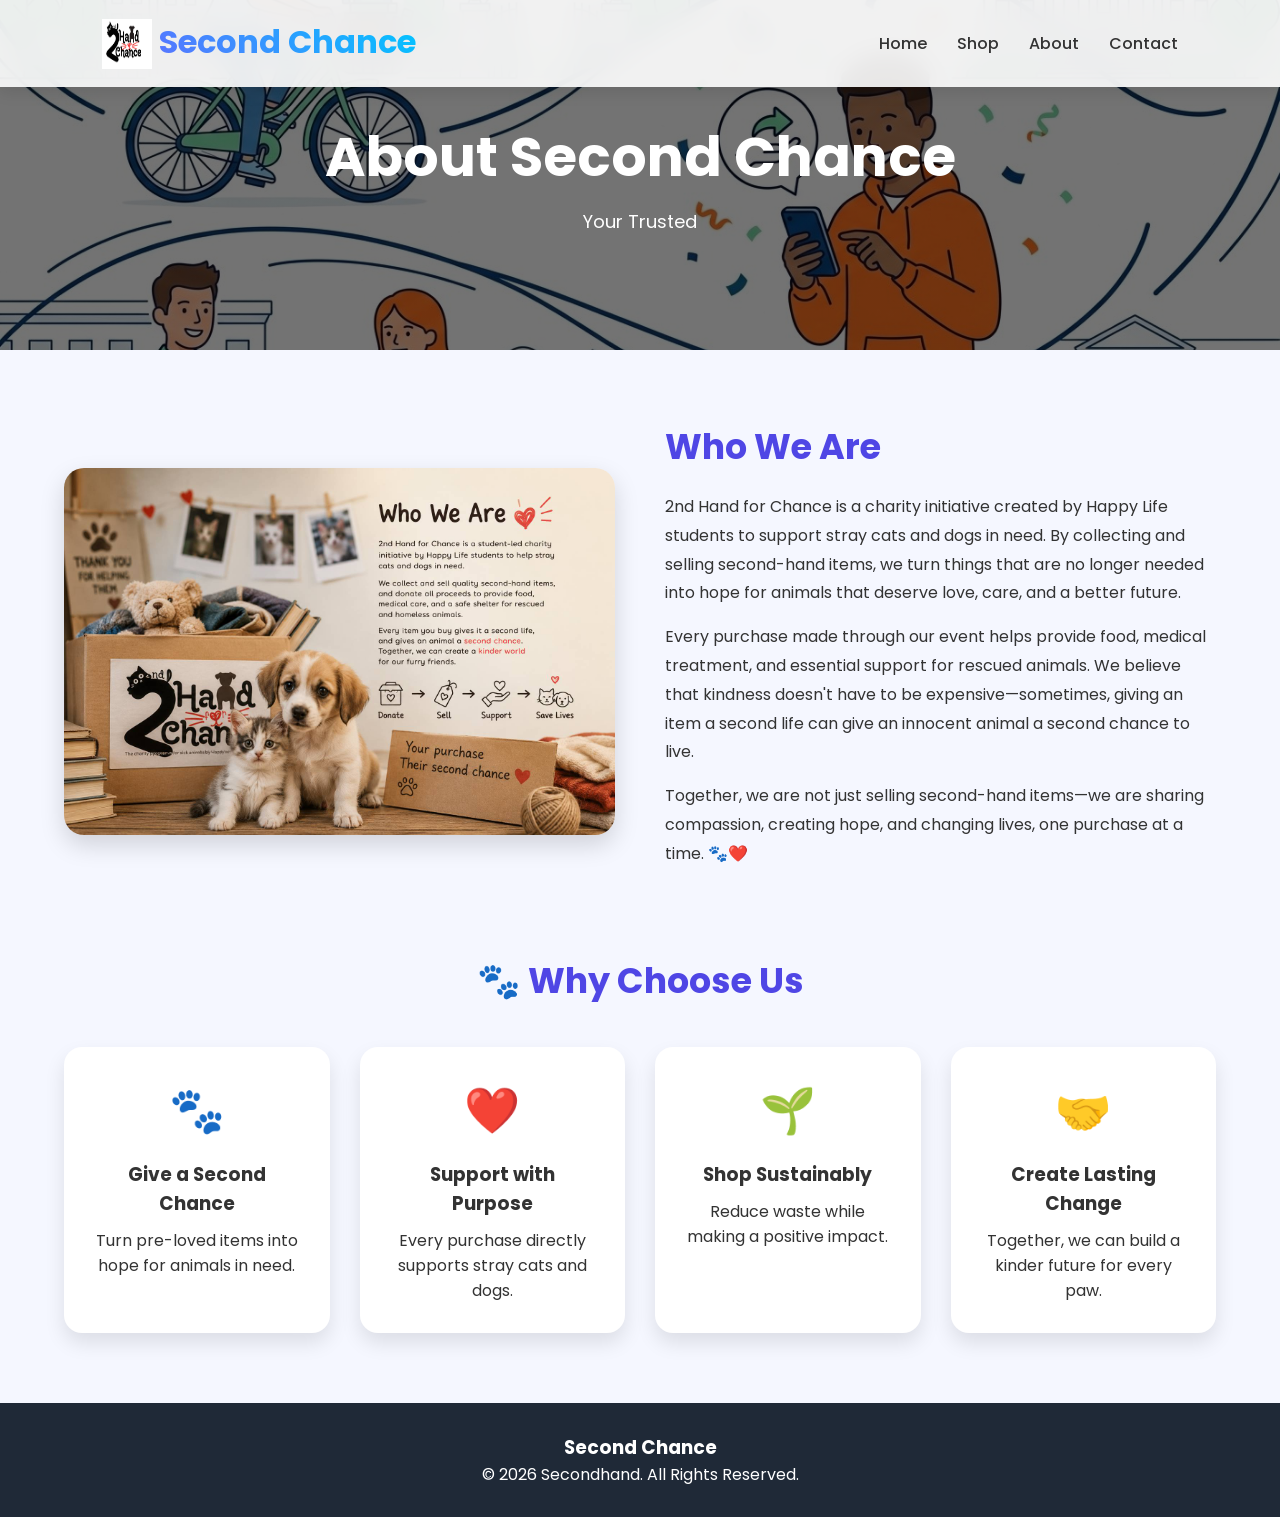
==== commit 1223d47d: "Update footer by removing contact information Removed email and phone number from the footer." ====
--- a/SecondHandShop/about.html
+++ b/SecondHandShop/about.html
@@ -332,9 +332,6 @@
 
 <h3>Second Chance</h3>
 
-<p>Email: info@secondhand.com</p>
-
-<p>Phone: +66 123 456 789</p>
 
 <p>© 2026 Secondhand. All Rights Reserved.</p>
 
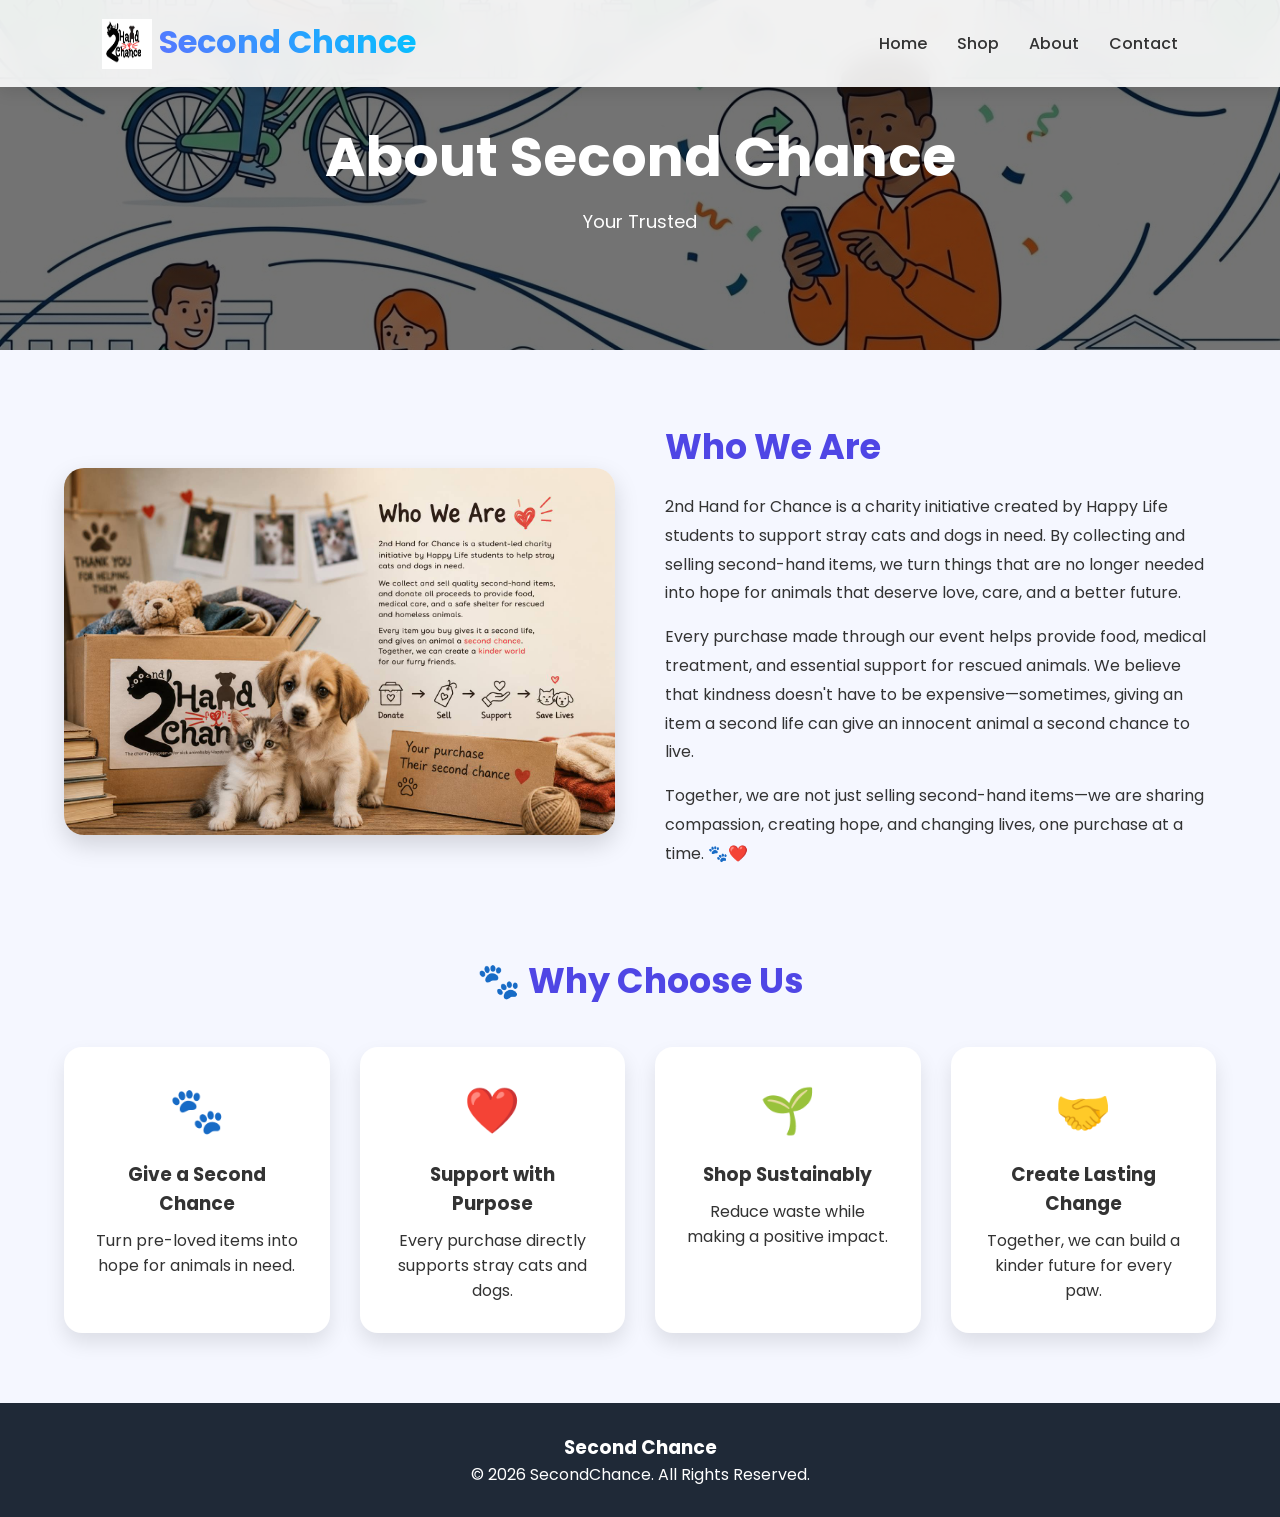
==== commit 055ede28: "Update footer copyright name to 'SecondChance'" ====
--- a/SecondHandShop/about.html
+++ b/SecondHandShop/about.html
@@ -333,7 +333,7 @@
 <h3>Second Chance</h3>
 
 
-<p>© 2026 Secondhand. All Rights Reserved.</p>
+<p>© 2026 SecondChance. All Rights Reserved.</p>
 
 </footer>
 
